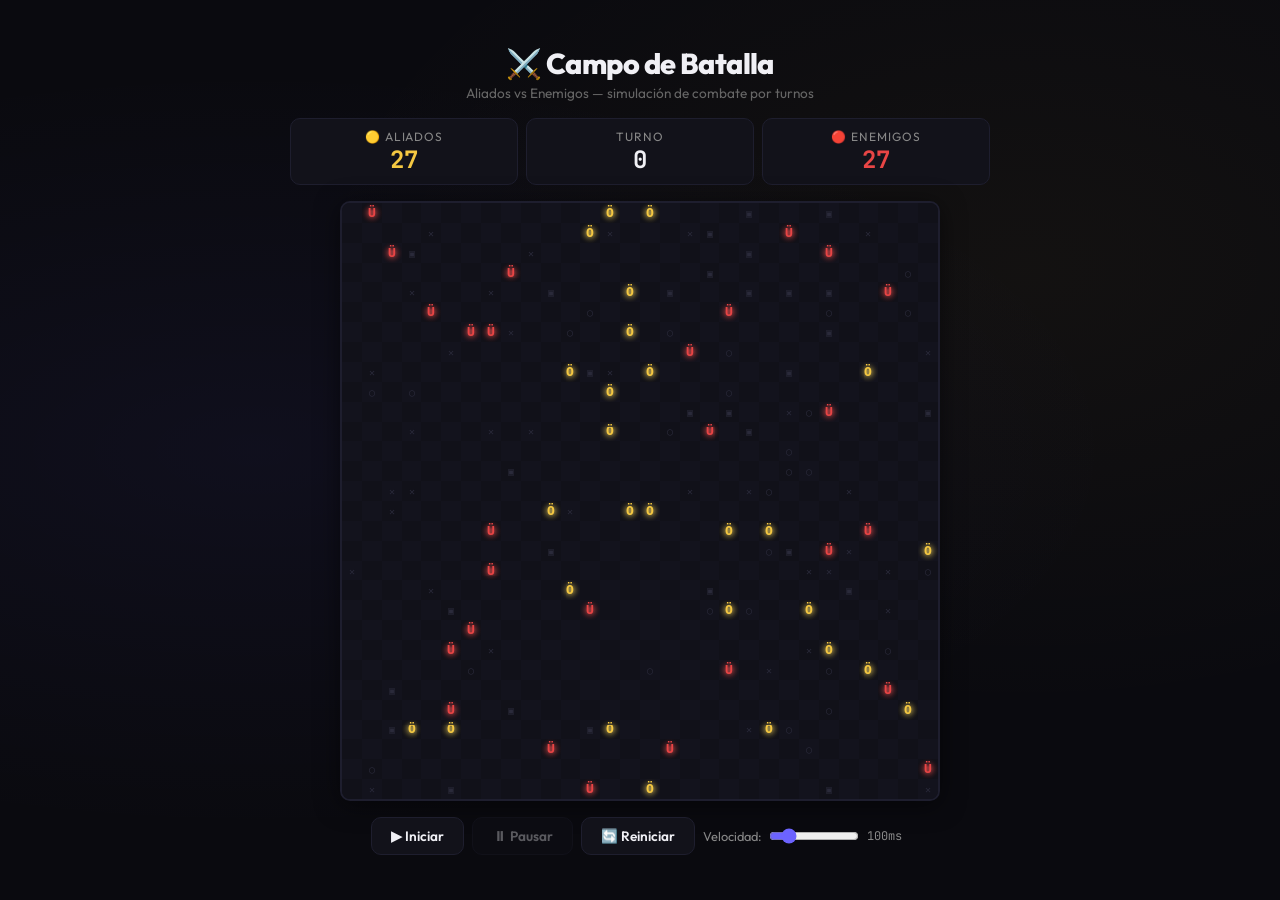
==== campo-de-batalla.html @ 3de3e0c7 "first commit" ====
<!DOCTYPE html>
<html lang="es">
<head>
<meta charset="UTF-8">
<meta name="viewport" content="width=device-width, initial-scale=1.0">
<title>⚔️ Campo de Batalla</title>
<style>
@import url('https://fonts.googleapis.com/css2?family=JetBrains+Mono:wght@400;700&family=Outfit:wght@400;600;800&display=swap');
:root{--fondo:#0a0a0f;--fondo-panel:#12121a;--borde:#1e1e2e;--texto:#c8c8d4;--texto-claro:#f0f0f5;--aliado:#f5c842;--enemigo:#e84545;--obstaculo:#3a3a52;--acento:#6c63ff;--radio:10px;--sombra:0 4px 24px rgba(0,0,0,.5)}
*,*::before,*::after{margin:0;padding:0;box-sizing:border-box}
body{font-family:'Outfit',sans-serif;background:var(--fondo);color:var(--texto);min-height:100vh;display:flex;justify-content:center;align-items:center;padding:1rem;background-image:radial-gradient(ellipse at 20% 50%,rgba(108,99,255,.06) 0%,transparent 60%),radial-gradient(ellipse at 80% 30%,rgba(245,200,66,.04) 0%,transparent 50%)}
#app{display:flex;flex-direction:column;align-items:center;gap:1rem;max-width:700px;width:100%}
#cabecera{text-align:center}
#cabecera h1{font-weight:800;font-size:1.8rem;color:var(--texto-claro);letter-spacing:-.02em}
.subtitulo{font-size:.85rem;color:#666;margin-top:.2rem}
#panel-info{display:flex;justify-content:space-between;width:100%;gap:.5rem}
.contador{flex:1;display:flex;flex-direction:column;align-items:center;background:var(--fondo-panel);border:1px solid var(--borde);border-radius:var(--radio);padding:.6rem .8rem}
.contador .etiqueta{font-size:.75rem;text-transform:uppercase;letter-spacing:.08em;color:#888}
.contador .valor{font-family:'JetBrains Mono',monospace;font-size:1.5rem;font-weight:700;color:var(--texto-claro)}
.aliados .valor{color:var(--aliado)}.enemigos .valor{color:var(--enemigo)}
#tablero{border:2px solid var(--borde);border-radius:var(--radio);box-shadow:var(--sombra);background:var(--fondo-panel);image-rendering:pixelated;width:100%;max-width:600px;aspect-ratio:1}
#controles{display:flex;flex-wrap:wrap;gap:.5rem;justify-content:center;align-items:center}
button{font-family:'Outfit',sans-serif;font-weight:600;font-size:.85rem;padding:.55rem 1.2rem;border:1px solid var(--borde);border-radius:var(--radio);background:var(--fondo-panel);color:var(--texto-claro);cursor:pointer;transition:all .2s}
button:hover:not(:disabled){background:var(--acento);border-color:var(--acento);transform:translateY(-1px)}
button:disabled{opacity:.35;cursor:not-allowed}
.control-velocidad{display:flex;align-items:center;gap:.5rem;font-size:.8rem;color:#888}
#rango-velocidad{width:90px;accent-color:var(--acento)}
#texto-velocidad{font-family:'JetBrains Mono',monospace;font-size:.75rem;min-width:3.5em}
#mensaje-final{font-weight:800;font-size:1.4rem;padding:.8rem 1.6rem;border-radius:var(--radio);text-align:center;animation:aparecer .4s ease-out}
#mensaje-final.victoria{color:#42f5a0;background:rgba(66,245,160,.08);border:1px solid rgba(66,245,160,.25)}
#mensaje-final.derrota{color:#e84545;background:rgba(232,69,69,.08);border:1px solid rgba(232,69,69,.25)}
.oculto{display:none!important}
@keyframes aparecer{from{opacity:0;transform:scale(.9)}to{opacity:1;transform:scale(1)}}
@media(max-width:500px){#cabecera h1{font-size:1.3rem}.contador .valor{font-size:1.2rem}button{padding:.45rem .8rem;font-size:.78rem}}
</style>
</head>
<body>
<div id="app">
  <header id="cabecera"><h1>⚔️ Campo de Batalla</h1><p class="subtitulo">Aliados vs Enemigos — simulación de combate por turnos</p></header>
  <div id="panel-info">
    <div class="contador aliados"><span class="etiqueta">🟡 Aliados</span><span id="cuenta-aliados" class="valor">0</span></div>
    <div class="contador turno-info"><span class="etiqueta">Turno</span><span id="cuenta-turno" class="valor">0</span></div>
    <div class="contador enemigos"><span class="etiqueta">🔴 Enemigos</span><span id="cuenta-enemigos" class="valor">0</span></div>
  </div>
  <canvas id="tablero"></canvas>
  <div id="controles">
    <button id="btn-iniciar">▶ Iniciar</button>
    <button id="btn-pausar" disabled>⏸ Pausar</button>
    <button id="btn-reiniciar">🔄 Reiniciar</button>
    <label class="control-velocidad">Velocidad:<input type="range" id="rango-velocidad" min="20" max="500" value="100" step="10"><span id="texto-velocidad">100ms</span></label>
  </div>
  <div id="mensaje-final" class="oculto"></div>
</div>
<script>
"use strict";
const CONFIG={ANCHO:30,ALTO:30,PROB_VACIO:.85,PROB_PERSONAJE:.05,RADIO_DETECCION:4,TAMANO_CELDA:20};
const TIPO={VACIO:0,ALIADO:1,ENEMIGO:2,OBS_X:3,OBS_O:4,OBS_Z:5};
let tablero=[],movidoEsteTurno=[],turno=0,intervaloId=null,velocidad=100,juegoActivo=false;
const canvas=document.getElementById("tablero"),ctx=canvas.getContext("2d");
const elA=document.getElementById("cuenta-aliados"),elE=document.getElementById("cuenta-enemigos"),elT=document.getElementById("cuenta-turno");
const btnI=document.getElementById("btn-iniciar"),btnP=document.getElementById("btn-pausar"),btnR=document.getElementById("btn-reiniciar");
const rangoV=document.getElementById("rango-velocidad"),textoV=document.getElementById("texto-velocidad"),msgFin=document.getElementById("mensaje-final");
const DIRS=[[-1,-1],[-1,0],[-1,1],[0,-1],[0,1],[1,-1],[1,0],[1,1]];

function crearTablero(){tablero=[];for(let i=0;i<CONFIG.ALTO;i++){const f=[];for(let j=0;j<CONFIG.ANCHO;j++)f.push(genEntidad());tablero.push(f)}}
function genEntidad(){const r=Math.random();if(r<CONFIG.PROB_VACIO)return TIPO.VACIO;if(r<CONFIG.PROB_VACIO+CONFIG.PROB_PERSONAJE)return Math.random()<.5?TIPO.ALIADO:TIPO.ENEMIGO;return[TIPO.OBS_X,TIPO.OBS_O,TIPO.OBS_Z][Math.floor(Math.random()*3)]}
function reiniciarMovidos(){movidoEsteTurno=[];for(let i=0;i<CONFIG.ALTO;i++)movidoEsteTurno.push(new Array(CONFIG.ANCHO).fill(false))}
function esPers(t){return t===TIPO.ALIADO||t===TIPO.ENEMIGO}
function esObs(t){return t===TIPO.OBS_X||t===TIPO.OBS_O||t===TIPO.OBS_Z}
function dentro(i,j){return i>=0&&i<CONFIG.ALTO&&j>=0&&j<CONFIG.ANCHO}
function mezclar(a){for(let k=a.length-1;k>0;k--){const r=Math.floor(Math.random()*(k+1));[a[k],a[r]]=[a[r],a[k]]}}
function contar(t){let n=0;for(let i=0;i<CONFIG.ALTO;i++)for(let j=0;j<CONFIG.ANCHO;j++)if(tablero[i][j]===t)n++;return n}

function ejecutarTurno(){
  turno++;reiniciarMovidos();resolverCombates();
  const pos=[];for(let i=0;i<CONFIG.ALTO;i++)for(let j=0;j<CONFIG.ANCHO;j++)if(esPers(tablero[i][j]))pos.push({i,j});
  mezclar(pos);
  for(const p of pos){const t=tablero[p.i][p.j];if(!esPers(t)||movidoEsteTurno[p.i][p.j])continue;const en=buscarEnemigo(p.i,p.j,t,CONFIG.RADIO_DETECCION);if(en)moverHacia(p.i,p.j,t,en);else moverAzar(p.i,p.j)}
  dibujar();actualizar();comprobarFin();
}

function resolverCombates(){
  const peleado=[];for(let i=0;i<CONFIG.ALTO;i++)peleado.push(new Array(CONFIG.ANCHO).fill(false));
  for(let i=0;i<CONFIG.ALTO;i++)for(let j=0;j<CONFIG.ANCHO;j++){
    const t=tablero[i][j];if(!esPers(t)||peleado[i][j])continue;
    const en=buscarEnemigo(i,j,t,1);
    if(en&&!peleado[en.i][en.j]){if(Math.random()<.5)tablero[i][j]=TIPO.VACIO;else tablero[en.i][en.j]=TIPO.VACIO;peleado[i][j]=true;peleado[en.i][en.j]=true}
  }
}

function buscarEnemigo(fi,fj,tipo,radio){
  let best=Infinity,pos=null;
  for(let di=-radio;di<=radio;di++)for(let dj=-radio;dj<=radio;dj++){
    if(!di&&!dj)continue;const ni=fi+di,nj=fj+dj;
    if(!dentro(ni,nj))continue;const v=tablero[ni][nj];
    if(esPers(v)&&v!==tipo){const d=Math.abs(di)+Math.abs(dj);if(d<best){best=d;pos={i:ni,j:nj}}}
  }
  return pos;
}

function moverAzar(fi,fj){
  const d=[...DIRS];mezclar(d);
  for(const[di,dj]of d){const ni=fi+di,nj=fj+dj;
    if(dentro(ni,nj)&&tablero[ni][nj]===TIPO.VACIO){tablero[ni][nj]=tablero[fi][fj];tablero[fi][fj]=TIPO.VACIO;movidoEsteTurno[ni][nj]=true;return}}
}

function moverHacia(fi,fj,tipo,en){
  const di=Math.sign(en.i-fi),dj=Math.sign(en.j-fj);
  let pi,pj;
  if(tipo===TIPO.ALIADO){pi=-di;pj=-dj}else{pi=di;pj=dj}
  const ni=fi+pi,nj=fj+pj;
  if(dentro(ni,nj)&&tablero[ni][nj]===TIPO.VACIO){tablero[ni][nj]=tablero[fi][fj];tablero[fi][fj]=TIPO.VACIO;movidoEsteTurno[ni][nj]=true}
  else moverAzar(fi,fj);
}

function ajustarCanvas(){const r=canvas.getBoundingClientRect();const s=Math.floor(r.width);canvas.width=s;canvas.height=s;CONFIG.TAMANO_CELDA=s/CONFIG.ANCHO}

function dibujar(){
  const t=CONFIG.TAMANO_CELDA;ctx.clearRect(0,0,canvas.width,canvas.height);
  for(let i=0;i<CONFIG.ALTO;i++)for(let j=0;j<CONFIG.ANCHO;j++){
    const x=j*t,y=i*t;
    ctx.fillStyle=(i+j)%2===0?"#13131d":"#111119";ctx.fillRect(x,y,t,t);
    const tipo=tablero[i][j],c=t/2;
    if(tipo===TIPO.ALIADO){
      const g=ctx.createRadialGradient(x+c,y+c,t*.1,x+c,y+c,t*.6);g.addColorStop(0,"#ffe06688");g.addColorStop(1,"transparent");ctx.fillStyle=g;ctx.fillRect(x,y,t,t);
      ctx.fillStyle="#f5c842";ctx.font=`bold ${t*.65}px 'JetBrains Mono',monospace`;ctx.textAlign="center";ctx.textBaseline="middle";ctx.fillText("Ö",x+c,y+c+1)
    }else if(tipo===TIPO.ENEMIGO){
      const g=ctx.createRadialGradient(x+c,y+c,t*.1,x+c,y+c,t*.6);g.addColorStop(0,"#ff555588");g.addColorStop(1,"transparent");ctx.fillStyle=g;ctx.fillRect(x,y,t,t);
      ctx.fillStyle="#e84545";ctx.font=`bold ${t*.65}px 'JetBrains Mono',monospace`;ctx.textAlign="center";ctx.textBaseline="middle";ctx.fillText("Ü",x+c,y+c+1)
    }else if(esObs(tipo)){
      ctx.fillStyle="#2a2a3a";ctx.font=`${t*.5}px 'JetBrains Mono',monospace`;ctx.textAlign="center";ctx.textBaseline="middle";
      ctx.fillText(tipo===TIPO.OBS_X?"✕":tipo===TIPO.OBS_O?"◯":"▣",x+c,y+c+1)
    }
  }
}

function actualizar(){elA.textContent=contar(TIPO.ALIADO);elE.textContent=contar(TIPO.ENEMIGO);elT.textContent=turno}

function comprobarFin(){
  const a=contar(TIPO.ALIADO),e=contar(TIPO.ENEMIGO);
  if(a===0&&e===0){detener();mostrarMsg("🤝 ¡Empate! Todos han caído.","derrota")}
  else if(a===0){detener();mostrarMsg("💀 ¡Los enemigos dominan el campo!","derrota")}
  else if(e===0){detener();mostrarMsg("🏆 ¡Los aliados han vencido!","victoria")}
}

function mostrarMsg(t,c){msgFin.textContent=t;msgFin.className=c}
function ocultarMsg(){msgFin.className="oculto"}
function iniciar(){if(juegoActivo)return;juegoActivo=true;btnI.disabled=true;btnP.disabled=false;intervaloId=setInterval(ejecutarTurno,velocidad)}
function pausar(){if(!juegoActivo)return;juegoActivo=false;clearInterval(intervaloId);intervaloId=null;btnI.disabled=false;btnP.disabled=true}
function detener(){juegoActivo=false;clearInterval(intervaloId);intervaloId=null;btnI.disabled=true;btnP.disabled=true}
function reiniciar(){detener();turno=0;ocultarMsg();crearTablero();ajustarCanvas();dibujar();actualizar();btnI.disabled=false}

btnI.addEventListener("click",iniciar);btnP.addEventListener("click",pausar);btnR.addEventListener("click",reiniciar);
rangoV.addEventListener("input",()=>{velocidad=parseInt(rangoV.value);textoV.textContent=velocidad+"ms";if(juegoActivo){clearInterval(intervaloId);intervaloId=setInterval(ejecutarTurno,velocidad)}});
window.addEventListener("resize",()=>{ajustarCanvas();dibujar()});

crearTablero();ajustarCanvas();dibujar();actualizar();
</script>
</body>
</html>
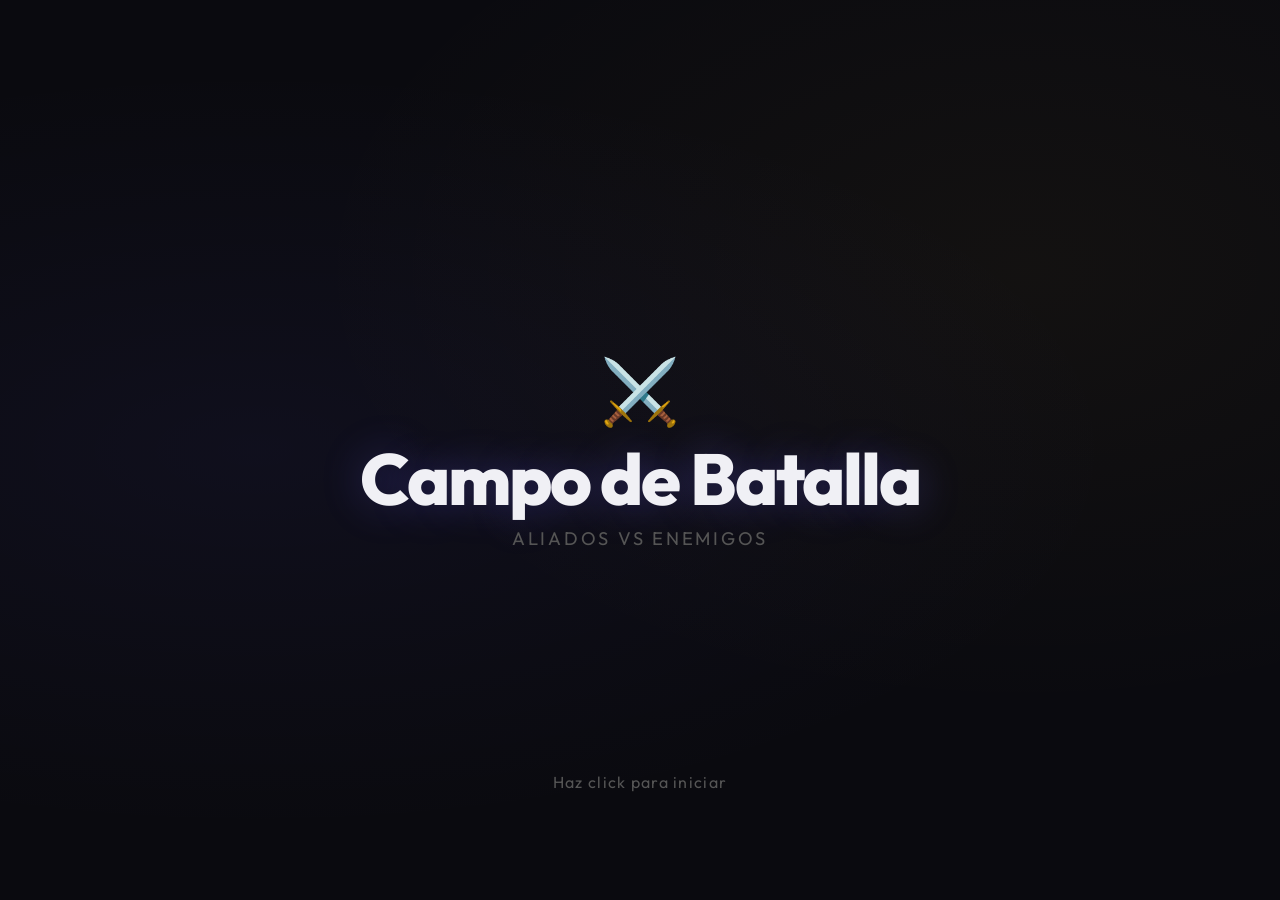
==== commit 99771d4f: "menu seleccion de juego" ====
--- a/campo-de-batalla.html
+++ b/campo-de-batalla.html
@@ -3,13 +3,39 @@
 <head>
 <meta charset="UTF-8">
 <meta name="viewport" content="width=device-width, initial-scale=1.0">
-<title>⚔️ Campo de Batalla</title>
+<title>Campo de Batalla</title>
 <style>
 @import url('https://fonts.googleapis.com/css2?family=JetBrains+Mono:wght@400;700&family=Outfit:wght@400;600;800&display=swap');
-:root{--fondo:#0a0a0f;--fondo-panel:#12121a;--borde:#1e1e2e;--texto:#c8c8d4;--texto-claro:#f0f0f5;--aliado:#f5c842;--enemigo:#e84545;--obstaculo:#3a3a52;--acento:#6c63ff;--radio:10px;--sombra:0 4px 24px rgba(0,0,0,.5)}
+:root{--fondo:#0a0a0f;--fondo-panel:#12121a;--borde:#1e1e2e;--texto:#c8c8d4;--texto-claro:#f0f0f5;--aliado:#f5c842;--enemigo:#e84545;--acento:#6c63ff;--acento-hover:#8b83ff;--exito:#42f5a0;--derrota:#e84545;--radio:10px;--sombra:0 4px 24px rgba(0,0,0,.5)}
 *,*::before,*::after{margin:0;padding:0;box-sizing:border-box}
-body{font-family:'Outfit',sans-serif;background:var(--fondo);color:var(--texto);min-height:100vh;display:flex;justify-content:center;align-items:center;padding:1rem;background-image:radial-gradient(ellipse at 20% 50%,rgba(108,99,255,.06) 0%,transparent 60%),radial-gradient(ellipse at 80% 30%,rgba(245,200,66,.04) 0%,transparent 50%)}
-#app{display:flex;flex-direction:column;align-items:center;gap:1rem;max-width:700px;width:100%}
+body{font-family:'Outfit',sans-serif;background:var(--fondo);color:var(--texto);min-height:100vh;overflow:hidden;background-image:radial-gradient(ellipse at 20% 50%,rgba(108,99,255,.06) 0%,transparent 60%),radial-gradient(ellipse at 80% 30%,rgba(245,200,66,.04) 0%,transparent 50%)}
+.pantalla{position:fixed;inset:0;display:flex;flex-direction:column;justify-content:center;align-items:center;opacity:0;visibility:hidden;transition:opacity .5s ease,visibility .5s ease;z-index:1}
+.pantalla.activa{opacity:1;visibility:visible;z-index:10}
+#pantalla-titulo{cursor:pointer;user-select:none;padding:2rem}
+.titulo-contenido{text-align:center;animation:fadeInUp 1.2s ease-out both}
+.titulo-icono{font-size:4rem;margin-bottom:.5rem;animation:flotar 3s ease-in-out infinite}
+.titulo-principal{font-weight:800;font-size:clamp(2.5rem,7vw,4.5rem);color:var(--texto-claro);letter-spacing:-.03em;line-height:1.1;text-shadow:0 0 40px rgba(108,99,255,.3)}
+.titulo-subtitulo{font-size:clamp(.9rem,2.5vw,1.15rem);color:#555;margin-top:.6rem;letter-spacing:.15em;text-transform:uppercase}
+.titulo-click{position:absolute;bottom:12vh;left:0;right:0;text-align:center;font-size:clamp(.85rem,2vw,1rem);color:#555;letter-spacing:.08em;animation:parpadeo 2.5s ease-in-out infinite,fadeIn 2s .8s ease-out both}
+#pantalla-modos{padding:2rem}
+.modos-contenido{display:flex;flex-direction:column;align-items:center;gap:2rem;max-width:500px;width:100%}
+.modos-titulo{font-weight:800;font-size:clamp(1.3rem,4vw,1.8rem);color:var(--texto-claro);text-align:center;animation:fadeInUp .5s ease-out both}
+.modos-selector{display:flex;align-items:center;gap:1rem;width:100%;animation:fadeInUp .5s .1s ease-out both}
+.flecha-modo{flex-shrink:0;width:48px;height:48px;display:flex;align-items:center;justify-content:center;border:1px solid var(--borde);border-radius:50%;background:var(--fondo-panel);color:var(--texto-claro);font-size:1.6rem;font-weight:300;cursor:pointer;transition:all .25s ease;line-height:1;padding:0;font-family:'Outfit',sans-serif}
+.flecha-modo:hover{background:var(--acento);border-color:var(--acento);transform:scale(1.1);box-shadow:0 0 20px rgba(108,99,255,.3)}
+.flecha-modo:active{transform:scale(.95)}
+.modo-actual{flex:1;text-align:center;min-height:90px;display:flex;flex-direction:column;justify-content:center;background:var(--fondo-panel);border:1px solid var(--borde);border-radius:var(--radio);padding:1rem 1.2rem;transition:border-color .3s}
+.modo-actual:hover{border-color:#2e2e44}
+.modo-nombre{font-weight:700;font-size:clamp(1.1rem,3vw,1.4rem);color:var(--acento);display:block;margin-bottom:.3rem}
+.modo-descripcion{font-size:clamp(.75rem,2vw,.85rem);color:#666;line-height:1.4}
+.modos-indicadores{display:flex;gap:.5rem;justify-content:center;animation:fadeInUp .5s .15s ease-out both}
+.indicador-dot{width:8px;height:8px;border-radius:50%;background:var(--borde);transition:all .3s;cursor:pointer}
+.indicador-dot.activo{background:var(--acento);box-shadow:0 0 8px rgba(108,99,255,.5);transform:scale(1.25)}
+.btn-jugar{font-family:'Outfit',sans-serif;font-weight:700;font-size:1.1rem;padding:.8rem 3rem;border:none;border-radius:var(--radio);background:var(--acento);color:#fff;cursor:pointer;transition:all .3s;letter-spacing:.04em;animation:fadeInUp .5s .25s ease-out both}
+.btn-jugar:hover{background:var(--acento-hover);transform:translateY(-2px);box-shadow:0 8px 30px rgba(108,99,255,.35)}
+.btn-jugar:active{transform:translateY(0)}
+#pantalla-juego{overflow-y:auto;padding:1rem}
+#app{display:flex;flex-direction:column;align-items:center;gap:1rem;max-width:700px;width:100%;animation:fadeInUp .6s ease-out both}
 #cabecera{text-align:center}
 #cabecera h1{font-weight:800;font-size:1.8rem;color:var(--texto-claro);letter-spacing:-.02em}
 .subtitulo{font-size:.85rem;color:#666;margin-top:.2rem}
@@ -27,33 +53,74 @@
 #rango-velocidad{width:90px;accent-color:var(--acento)}
 #texto-velocidad{font-family:'JetBrains Mono',monospace;font-size:.75rem;min-width:3.5em}
 #mensaje-final{font-weight:800;font-size:1.4rem;padding:.8rem 1.6rem;border-radius:var(--radio);text-align:center;animation:aparecer .4s ease-out}
-#mensaje-final.victoria{color:#42f5a0;background:rgba(66,245,160,.08);border:1px solid rgba(66,245,160,.25)}
-#mensaje-final.derrota{color:#e84545;background:rgba(232,69,69,.08);border:1px solid rgba(232,69,69,.25)}
+#mensaje-final.victoria{color:var(--exito);background:rgba(66,245,160,.08);border:1px solid rgba(66,245,160,.25)}
+#mensaje-final.derrota{color:var(--derrota);background:rgba(232,69,69,.08);border:1px solid rgba(232,69,69,.25)}
 .oculto{display:none!important}
+@keyframes fadeIn{from{opacity:0}to{opacity:1}}
+@keyframes fadeInUp{from{opacity:0;transform:translateY(20px)}to{opacity:1;transform:translateY(0)}}
 @keyframes aparecer{from{opacity:0;transform:scale(.9)}to{opacity:1;transform:scale(1)}}
-@media(max-width:500px){#cabecera h1{font-size:1.3rem}.contador .valor{font-size:1.2rem}button{padding:.45rem .8rem;font-size:.78rem}}
+@keyframes parpadeo{0%,100%{opacity:.3}50%{opacity:1}}
+@keyframes flotar{0%,100%{transform:translateY(0)}50%{transform:translateY(-8px)}}
+@media(max-width:500px){#cabecera h1{font-size:1.3rem}.contador .valor{font-size:1.2rem}button{padding:.45rem .8rem;font-size:.78rem}.flecha-modo{width:40px;height:40px;font-size:1.3rem}.modo-actual{padding:.8rem;min-height:75px}.btn-jugar{padding:.7rem 2rem;font-size:1rem}.titulo-click{bottom:8vh}}
 </style>
 </head>
 <body>
-<div id="app">
-  <header id="cabecera"><h1>⚔️ Campo de Batalla</h1><p class="subtitulo">Aliados vs Enemigos — simulación de combate por turnos</p></header>
-  <div id="panel-info">
-    <div class="contador aliados"><span class="etiqueta">🟡 Aliados</span><span id="cuenta-aliados" class="valor">0</span></div>
-    <div class="contador turno-info"><span class="etiqueta">Turno</span><span id="cuenta-turno" class="valor">0</span></div>
-    <div class="contador enemigos"><span class="etiqueta">🔴 Enemigos</span><span id="cuenta-enemigos" class="valor">0</span></div>
+<div id="pantalla-titulo" class="pantalla activa">
+  <div class="titulo-contenido"><div class="titulo-icono">⚔️</div><h1 class="titulo-principal">Campo de Batalla</h1><p class="titulo-subtitulo">Aliados vs Enemigos</p></div>
+  <p class="titulo-click">Haz click para iniciar</p>
+</div>
+<div id="pantalla-modos" class="pantalla">
+  <div class="modos-contenido">
+    <h2 class="modos-titulo">Selecciona modo de juego</h2>
+    <div class="modos-selector">
+      <button id="btn-modo-prev" class="flecha-modo" aria-label="Modo anterior">‹</button>
+      <div class="modo-actual"><span id="modo-nombre" class="modo-nombre"></span><p id="modo-descripcion" class="modo-descripcion"></p></div>
+      <button id="btn-modo-next" class="flecha-modo" aria-label="Modo siguiente">›</button>
+    </div>
+    <div class="modos-indicadores" id="modos-indicadores"></div>
+    <button id="btn-jugar" class="btn-jugar">Jugar</button>
   </div>
-  <canvas id="tablero"></canvas>
-  <div id="controles">
-    <button id="btn-iniciar">▶ Iniciar</button>
-    <button id="btn-pausar" disabled>⏸ Pausar</button>
-    <button id="btn-reiniciar">🔄 Reiniciar</button>
-    <label class="control-velocidad">Velocidad:<input type="range" id="rango-velocidad" min="20" max="500" value="100" step="10"><span id="texto-velocidad">100ms</span></label>
+</div>
+<div id="pantalla-juego" class="pantalla">
+  <div id="app">
+    <header id="cabecera"><h1>⚔️ Campo de Batalla</h1><p class="subtitulo">Aliados vs Enemigos — simulación de combate por turnos</p></header>
+    <div id="panel-info">
+      <div class="contador aliados"><span class="etiqueta">🟡 Aliados</span><span id="cuenta-aliados" class="valor">0</span></div>
+      <div class="contador turno-info"><span class="etiqueta">Turno</span><span id="cuenta-turno" class="valor">0</span></div>
+      <div class="contador enemigos"><span class="etiqueta">🔴 Enemigos</span><span id="cuenta-enemigos" class="valor">0</span></div>
+    </div>
+    <canvas id="tablero"></canvas>
+    <div id="controles">
+      <button id="btn-iniciar">▶ Iniciar</button><button id="btn-pausar" disabled>⏸ Pausar</button><button id="btn-reiniciar">🔄 Reiniciar</button><button id="btn-menu">🏠 Menú</button>
+      <label class="control-velocidad">Velocidad:<input type="range" id="rango-velocidad" min="20" max="500" value="100" step="10"><span id="texto-velocidad">100ms</span></label>
+    </div>
+    <div id="mensaje-final" class="oculto"></div>
   </div>
-  <div id="mensaje-final" class="oculto"></div>
 </div>
 <script>
 "use strict";
+const Menu=(()=>{
+  const MODOS=[
+    {id:"clasico",nombre:"Clásico",descripcion:"Dos bandos luchan en una cuadrícula 30×30. Los aliados huyen, los enemigos persiguen. Último en pie gana.",config:{}},
+  ];
+  let idx=0;
+  const pT=document.getElementById("pantalla-titulo"),pM=document.getElementById("pantalla-modos"),pJ=document.getElementById("pantalla-juego");
+  const eN=document.getElementById("modo-nombre"),eD=document.getElementById("modo-descripcion"),eI=document.getElementById("modos-indicadores");
+  const bP=document.getElementById("btn-modo-prev"),bN=document.getElementById("btn-modo-next"),bJ=document.getElementById("btn-jugar"),bV=document.getElementById("btn-menu");
+  function show(p){document.querySelectorAll(".pantalla").forEach(el=>el.classList.remove("activa"));p.classList.add("activa")}
+  function render(){const m=MODOS[idx];eN.textContent=m.nombre;eD.textContent=m.descripcion;eI.querySelectorAll(".indicador-dot").forEach((d,i)=>d.classList.toggle("activo",i===idx))}
+  function dots(){eI.innerHTML="";MODOS.forEach((_,i)=>{const d=document.createElement("span");d.className="indicador-dot"+(i===0?" activo":"");d.addEventListener("click",()=>{idx=i;render()});eI.appendChild(d)})}
+  function prev(){idx=(idx-1+MODOS.length)%MODOS.length;render()}
+  function next(){idx=(idx+1)%MODOS.length;render()}
+  function confirm(){show(pJ);startGame(MODOS[idx])}
+  function back(){detenerJuego();show(pM)}
+  function init(){dots();render();pT.addEventListener("click",()=>show(pM));bP.addEventListener("click",prev);bN.addEventListener("click",next);bJ.addEventListener("click",confirm);bV.addEventListener("click",back);
+    document.addEventListener("keydown",e=>{if(!pM.classList.contains("activa"))return;if(e.key==="ArrowLeft")prev();if(e.key==="ArrowRight")next();if(e.key==="Enter")confirm()})}
+  return{init};
+})();
+
 const CONFIG={ANCHO:30,ALTO:30,PROB_VACIO:.85,PROB_PERSONAJE:.05,RADIO_DETECCION:4,TAMANO_CELDA:20};
+const CONFIG_BASE={...CONFIG};
 const TIPO={VACIO:0,ALIADO:1,ENEMIGO:2,OBS_X:3,OBS_O:4,OBS_Z:5};
 let tablero=[],movidoEsteTurno=[],turno=0,intervaloId=null,velocidad=100,juegoActivo=false;
 const canvas=document.getElementById("tablero"),ctx=canvas.getContext("2d");
@@ -62,99 +129,38 @@
 const rangoV=document.getElementById("rango-velocidad"),textoV=document.getElementById("texto-velocidad"),msgFin=document.getElementById("mensaje-final");
 const DIRS=[[-1,-1],[-1,0],[-1,1],[0,-1],[0,1],[1,-1],[1,0],[1,1]];
 
-function crearTablero(){tablero=[];for(let i=0;i<CONFIG.ALTO;i++){const f=[];for(let j=0;j<CONFIG.ANCHO;j++)f.push(genEntidad());tablero.push(f)}}
-function genEntidad(){const r=Math.random();if(r<CONFIG.PROB_VACIO)return TIPO.VACIO;if(r<CONFIG.PROB_VACIO+CONFIG.PROB_PERSONAJE)return Math.random()<.5?TIPO.ALIADO:TIPO.ENEMIGO;return[TIPO.OBS_X,TIPO.OBS_O,TIPO.OBS_Z][Math.floor(Math.random()*3)]}
-function reiniciarMovidos(){movidoEsteTurno=[];for(let i=0;i<CONFIG.ALTO;i++)movidoEsteTurno.push(new Array(CONFIG.ANCHO).fill(false))}
+function startGame(modo){Object.assign(CONFIG,CONFIG_BASE,modo.config||{});turno=0;velocidad=parseInt(rangoV.value);ocultarMensaje();crearTablero();ajustarCanvas();dibujar();actualizarContadores();btnI.disabled=false;btnP.disabled=true;juegoActivo=false}
+function crearTablero(){tablero=[];for(let i=0;i<CONFIG.ALTO;i++){const f=[];for(let j=0;j<CONFIG.ANCHO;j++)f.push(genEnt());tablero.push(f)}}
+function genEnt(){const r=Math.random();if(r<CONFIG.PROB_VACIO)return TIPO.VACIO;if(r<CONFIG.PROB_VACIO+CONFIG.PROB_PERSONAJE)return Math.random()<.5?TIPO.ALIADO:TIPO.ENEMIGO;return[TIPO.OBS_X,TIPO.OBS_O,TIPO.OBS_Z][Math.floor(Math.random()*3)]}
+function reiniciarMov(){movidoEsteTurno=[];for(let i=0;i<CONFIG.ALTO;i++)movidoEsteTurno.push(new Array(CONFIG.ANCHO).fill(false))}
 function esPers(t){return t===TIPO.ALIADO||t===TIPO.ENEMIGO}
 function esObs(t){return t===TIPO.OBS_X||t===TIPO.OBS_O||t===TIPO.OBS_Z}
 function dentro(i,j){return i>=0&&i<CONFIG.ALTO&&j>=0&&j<CONFIG.ANCHO}
 function mezclar(a){for(let k=a.length-1;k>0;k--){const r=Math.floor(Math.random()*(k+1));[a[k],a[r]]=[a[r],a[k]]}}
 function contar(t){let n=0;for(let i=0;i<CONFIG.ALTO;i++)for(let j=0;j<CONFIG.ANCHO;j++)if(tablero[i][j]===t)n++;return n}
 
-function ejecutarTurno(){
-  turno++;reiniciarMovidos();resolverCombates();
-  const pos=[];for(let i=0;i<CONFIG.ALTO;i++)for(let j=0;j<CONFIG.ANCHO;j++)if(esPers(tablero[i][j]))pos.push({i,j});
-  mezclar(pos);
-  for(const p of pos){const t=tablero[p.i][p.j];if(!esPers(t)||movidoEsteTurno[p.i][p.j])continue;const en=buscarEnemigo(p.i,p.j,t,CONFIG.RADIO_DETECCION);if(en)moverHacia(p.i,p.j,t,en);else moverAzar(p.i,p.j)}
-  dibujar();actualizar();comprobarFin();
-}
-
-function resolverCombates(){
-  const peleado=[];for(let i=0;i<CONFIG.ALTO;i++)peleado.push(new Array(CONFIG.ANCHO).fill(false));
-  for(let i=0;i<CONFIG.ALTO;i++)for(let j=0;j<CONFIG.ANCHO;j++){
-    const t=tablero[i][j];if(!esPers(t)||peleado[i][j])continue;
-    const en=buscarEnemigo(i,j,t,1);
-    if(en&&!peleado[en.i][en.j]){if(Math.random()<.5)tablero[i][j]=TIPO.VACIO;else tablero[en.i][en.j]=TIPO.VACIO;peleado[i][j]=true;peleado[en.i][en.j]=true}
-  }
-}
-
-function buscarEnemigo(fi,fj,tipo,radio){
-  let best=Infinity,pos=null;
-  for(let di=-radio;di<=radio;di++)for(let dj=-radio;dj<=radio;dj++){
-    if(!di&&!dj)continue;const ni=fi+di,nj=fj+dj;
-    if(!dentro(ni,nj))continue;const v=tablero[ni][nj];
-    if(esPers(v)&&v!==tipo){const d=Math.abs(di)+Math.abs(dj);if(d<best){best=d;pos={i:ni,j:nj}}}
-  }
-  return pos;
-}
-
-function moverAzar(fi,fj){
-  const d=[...DIRS];mezclar(d);
-  for(const[di,dj]of d){const ni=fi+di,nj=fj+dj;
-    if(dentro(ni,nj)&&tablero[ni][nj]===TIPO.VACIO){tablero[ni][nj]=tablero[fi][fj];tablero[fi][fj]=TIPO.VACIO;movidoEsteTurno[ni][nj]=true;return}}
-}
-
-function moverHacia(fi,fj,tipo,en){
-  const di=Math.sign(en.i-fi),dj=Math.sign(en.j-fj);
-  let pi,pj;
-  if(tipo===TIPO.ALIADO){pi=-di;pj=-dj}else{pi=di;pj=dj}
-  const ni=fi+pi,nj=fj+pj;
-  if(dentro(ni,nj)&&tablero[ni][nj]===TIPO.VACIO){tablero[ni][nj]=tablero[fi][fj];tablero[fi][fj]=TIPO.VACIO;movidoEsteTurno[ni][nj]=true}
-  else moverAzar(fi,fj);
-}
+function ejecutarTurno(){turno++;reiniciarMov();resolverCombates();const pos=[];for(let i=0;i<CONFIG.ALTO;i++)for(let j=0;j<CONFIG.ANCHO;j++)if(esPers(tablero[i][j]))pos.push({i,j});mezclar(pos);for(const p of pos){const t=tablero[p.i][p.j];if(!esPers(t)||movidoEsteTurno[p.i][p.j])continue;const en=buscarEn(p.i,p.j,t,CONFIG.RADIO_DETECCION);if(en)moverHacia(p.i,p.j,t,en);else moverAzar(p.i,p.j)}dibujar();actualizarContadores();comprobarFin()}
+function resolverCombates(){const pel=[];for(let i=0;i<CONFIG.ALTO;i++)pel.push(new Array(CONFIG.ANCHO).fill(false));for(let i=0;i<CONFIG.ALTO;i++)for(let j=0;j<CONFIG.ANCHO;j++){const t=tablero[i][j];if(!esPers(t)||pel[i][j])continue;const en=buscarEn(i,j,t,1);if(en&&!pel[en.i][en.j]){if(Math.random()<.5)tablero[i][j]=TIPO.VACIO;else tablero[en.i][en.j]=TIPO.VACIO;pel[i][j]=true;pel[en.i][en.j]=true}}}
+function buscarEn(fi,fj,tipo,radio){let best=Infinity,pos=null;for(let di=-radio;di<=radio;di++)for(let dj=-radio;dj<=radio;dj++){if(!di&&!dj)continue;const ni=fi+di,nj=fj+dj;if(!dentro(ni,nj))continue;const v=tablero[ni][nj];if(esPers(v)&&v!==tipo){const d=Math.abs(di)+Math.abs(dj);if(d<best){best=d;pos={i:ni,j:nj}}}}return pos}
+function moverAzar(fi,fj){const d=[...DIRS];mezclar(d);for(const[di,dj]of d){const ni=fi+di,nj=fj+dj;if(dentro(ni,nj)&&tablero[ni][nj]===TIPO.VACIO){tablero[ni][nj]=tablero[fi][fj];tablero[fi][fj]=TIPO.VACIO;movidoEsteTurno[ni][nj]=true;return}}}
+function moverHacia(fi,fj,tipo,en){const di=Math.sign(en.i-fi),dj=Math.sign(en.j-fj);let pi,pj;if(tipo===TIPO.ALIADO){pi=-di;pj=-dj}else{pi=di;pj=dj}const ni=fi+pi,nj=fj+pj;if(dentro(ni,nj)&&tablero[ni][nj]===TIPO.VACIO){tablero[ni][nj]=tablero[fi][fj];tablero[fi][fj]=TIPO.VACIO;movidoEsteTurno[ni][nj]=true}else moverAzar(fi,fj)}
 
 function ajustarCanvas(){const r=canvas.getBoundingClientRect();const s=Math.floor(r.width);canvas.width=s;canvas.height=s;CONFIG.TAMANO_CELDA=s/CONFIG.ANCHO}
+function dibujar(){const t=CONFIG.TAMANO_CELDA;ctx.clearRect(0,0,canvas.width,canvas.height);for(let i=0;i<CONFIG.ALTO;i++)for(let j=0;j<CONFIG.ANCHO;j++){const x=j*t,y=i*t;ctx.fillStyle=(i+j)%2===0?"#13131d":"#111119";ctx.fillRect(x,y,t,t);const tipo=tablero[i][j],c=t/2;if(tipo===TIPO.ALIADO){const g=ctx.createRadialGradient(x+c,y+c,t*.1,x+c,y+c,t*.6);g.addColorStop(0,"#ffe06688");g.addColorStop(1,"transparent");ctx.fillStyle=g;ctx.fillRect(x,y,t,t);ctx.fillStyle="#f5c842";ctx.font=`bold ${t*.65}px 'JetBrains Mono',monospace`;ctx.textAlign="center";ctx.textBaseline="middle";ctx.fillText("Ö",x+c,y+c+1)}else if(tipo===TIPO.ENEMIGO){const g=ctx.createRadialGradient(x+c,y+c,t*.1,x+c,y+c,t*.6);g.addColorStop(0,"#ff555588");g.addColorStop(1,"transparent");ctx.fillStyle=g;ctx.fillRect(x,y,t,t);ctx.fillStyle="#e84545";ctx.font=`bold ${t*.65}px 'JetBrains Mono',monospace`;ctx.textAlign="center";ctx.textBaseline="middle";ctx.fillText("Ü",x+c,y+c+1)}else if(esObs(tipo)){ctx.fillStyle="#2a2a3a";ctx.font=`${t*.5}px 'JetBrains Mono',monospace`;ctx.textAlign="center";ctx.textBaseline="middle";ctx.fillText(tipo===TIPO.OBS_X?"✕":tipo===TIPO.OBS_O?"◯":"▣",x+c,y+c+1)}}}
 
-function dibujar(){
-  const t=CONFIG.TAMANO_CELDA;ctx.clearRect(0,0,canvas.width,canvas.height);
-  for(let i=0;i<CONFIG.ALTO;i++)for(let j=0;j<CONFIG.ANCHO;j++){
-    const x=j*t,y=i*t;
-    ctx.fillStyle=(i+j)%2===0?"#13131d":"#111119";ctx.fillRect(x,y,t,t);
-    const tipo=tablero[i][j],c=t/2;
-    if(tipo===TIPO.ALIADO){
-      const g=ctx.createRadialGradient(x+c,y+c,t*.1,x+c,y+c,t*.6);g.addColorStop(0,"#ffe06688");g.addColorStop(1,"transparent");ctx.fillStyle=g;ctx.fillRect(x,y,t,t);
-      ctx.fillStyle="#f5c842";ctx.font=`bold ${t*.65}px 'JetBrains Mono',monospace`;ctx.textAlign="center";ctx.textBaseline="middle";ctx.fillText("Ö",x+c,y+c+1)
-    }else if(tipo===TIPO.ENEMIGO){
-      const g=ctx.createRadialGradient(x+c,y+c,t*.1,x+c,y+c,t*.6);g.addColorStop(0,"#ff555588");g.addColorStop(1,"transparent");ctx.fillStyle=g;ctx.fillRect(x,y,t,t);
-      ctx.fillStyle="#e84545";ctx.font=`bold ${t*.65}px 'JetBrains Mono',monospace`;ctx.textAlign="center";ctx.textBaseline="middle";ctx.fillText("Ü",x+c,y+c+1)
-    }else if(esObs(tipo)){
-      ctx.fillStyle="#2a2a3a";ctx.font=`${t*.5}px 'JetBrains Mono',monospace`;ctx.textAlign="center";ctx.textBaseline="middle";
-      ctx.fillText(tipo===TIPO.OBS_X?"✕":tipo===TIPO.OBS_O?"◯":"▣",x+c,y+c+1)
-    }
-  }
-}
+function actualizarContadores(){elA.textContent=contar(TIPO.ALIADO);elE.textContent=contar(TIPO.ENEMIGO);elT.textContent=turno}
+function comprobarFin(){const a=contar(TIPO.ALIADO),e=contar(TIPO.ENEMIGO);if(a===0&&e===0){detenerJuego();mostrarMensaje("🤝 ¡Empate!","derrota")}else if(a===0){detenerJuego();mostrarMensaje("💀 ¡Enemigos ganan!","derrota")}else if(e===0){detenerJuego();mostrarMensaje("🏆 ¡Aliados ganan!","victoria")}}
+function mostrarMensaje(t,c){msgFin.textContent=t;msgFin.className=c}
+function ocultarMensaje(){msgFin.className="oculto"}
+function iniciarJuego(){if(juegoActivo)return;juegoActivo=true;btnI.disabled=true;btnP.disabled=false;intervaloId=setInterval(ejecutarTurno,velocidad)}
+function pausarJuego(){if(!juegoActivo)return;juegoActivo=false;clearInterval(intervaloId);intervaloId=null;btnI.disabled=false;btnP.disabled=true}
+function detenerJuego(){juegoActivo=false;clearInterval(intervaloId);intervaloId=null;btnI.disabled=true;btnP.disabled=true}
+function reiniciarJuego(){detenerJuego();turno=0;ocultarMensaje();crearTablero();ajustarCanvas();dibujar();actualizarContadores();btnI.disabled=false}
 
-function actualizar(){elA.textContent=contar(TIPO.ALIADO);elE.textContent=contar(TIPO.ENEMIGO);elT.textContent=turno}
-
-function comprobarFin(){
-  const a=contar(TIPO.ALIADO),e=contar(TIPO.ENEMIGO);
-  if(a===0&&e===0){detener();mostrarMsg("🤝 ¡Empate! Todos han caído.","derrota")}
-  else if(a===0){detener();mostrarMsg("💀 ¡Los enemigos dominan el campo!","derrota")}
-  else if(e===0){detener();mostrarMsg("🏆 ¡Los aliados han vencido!","victoria")}
-}
-
-function mostrarMsg(t,c){msgFin.textContent=t;msgFin.className=c}
-function ocultarMsg(){msgFin.className="oculto"}
-function iniciar(){if(juegoActivo)return;juegoActivo=true;btnI.disabled=true;btnP.disabled=false;intervaloId=setInterval(ejecutarTurno,velocidad)}
-function pausar(){if(!juegoActivo)return;juegoActivo=false;clearInterval(intervaloId);intervaloId=null;btnI.disabled=false;btnP.disabled=true}
-function detener(){juegoActivo=false;clearInterval(intervaloId);intervaloId=null;btnI.disabled=true;btnP.disabled=true}
-function reiniciar(){detener();turno=0;ocultarMsg();crearTablero();ajustarCanvas();dibujar();actualizar();btnI.disabled=false}
-
-btnI.addEventListener("click",iniciar);btnP.addEventListener("click",pausar);btnR.addEventListener("click",reiniciar);
+btnI.addEventListener("click",iniciarJuego);btnP.addEventListener("click",pausarJuego);btnR.addEventListener("click",reiniciarJuego);
 rangoV.addEventListener("input",()=>{velocidad=parseInt(rangoV.value);textoV.textContent=velocidad+"ms";if(juegoActivo){clearInterval(intervaloId);intervaloId=setInterval(ejecutarTurno,velocidad)}});
-window.addEventListener("resize",()=>{ajustarCanvas();dibujar()});
-
-crearTablero();ajustarCanvas();dibujar();actualizar();
+window.addEventListener("resize",()=>{if(document.getElementById("pantalla-juego").classList.contains("activa")){ajustarCanvas();dibujar()}});
+Menu.init();
 </script>
 </body>
 </html>
